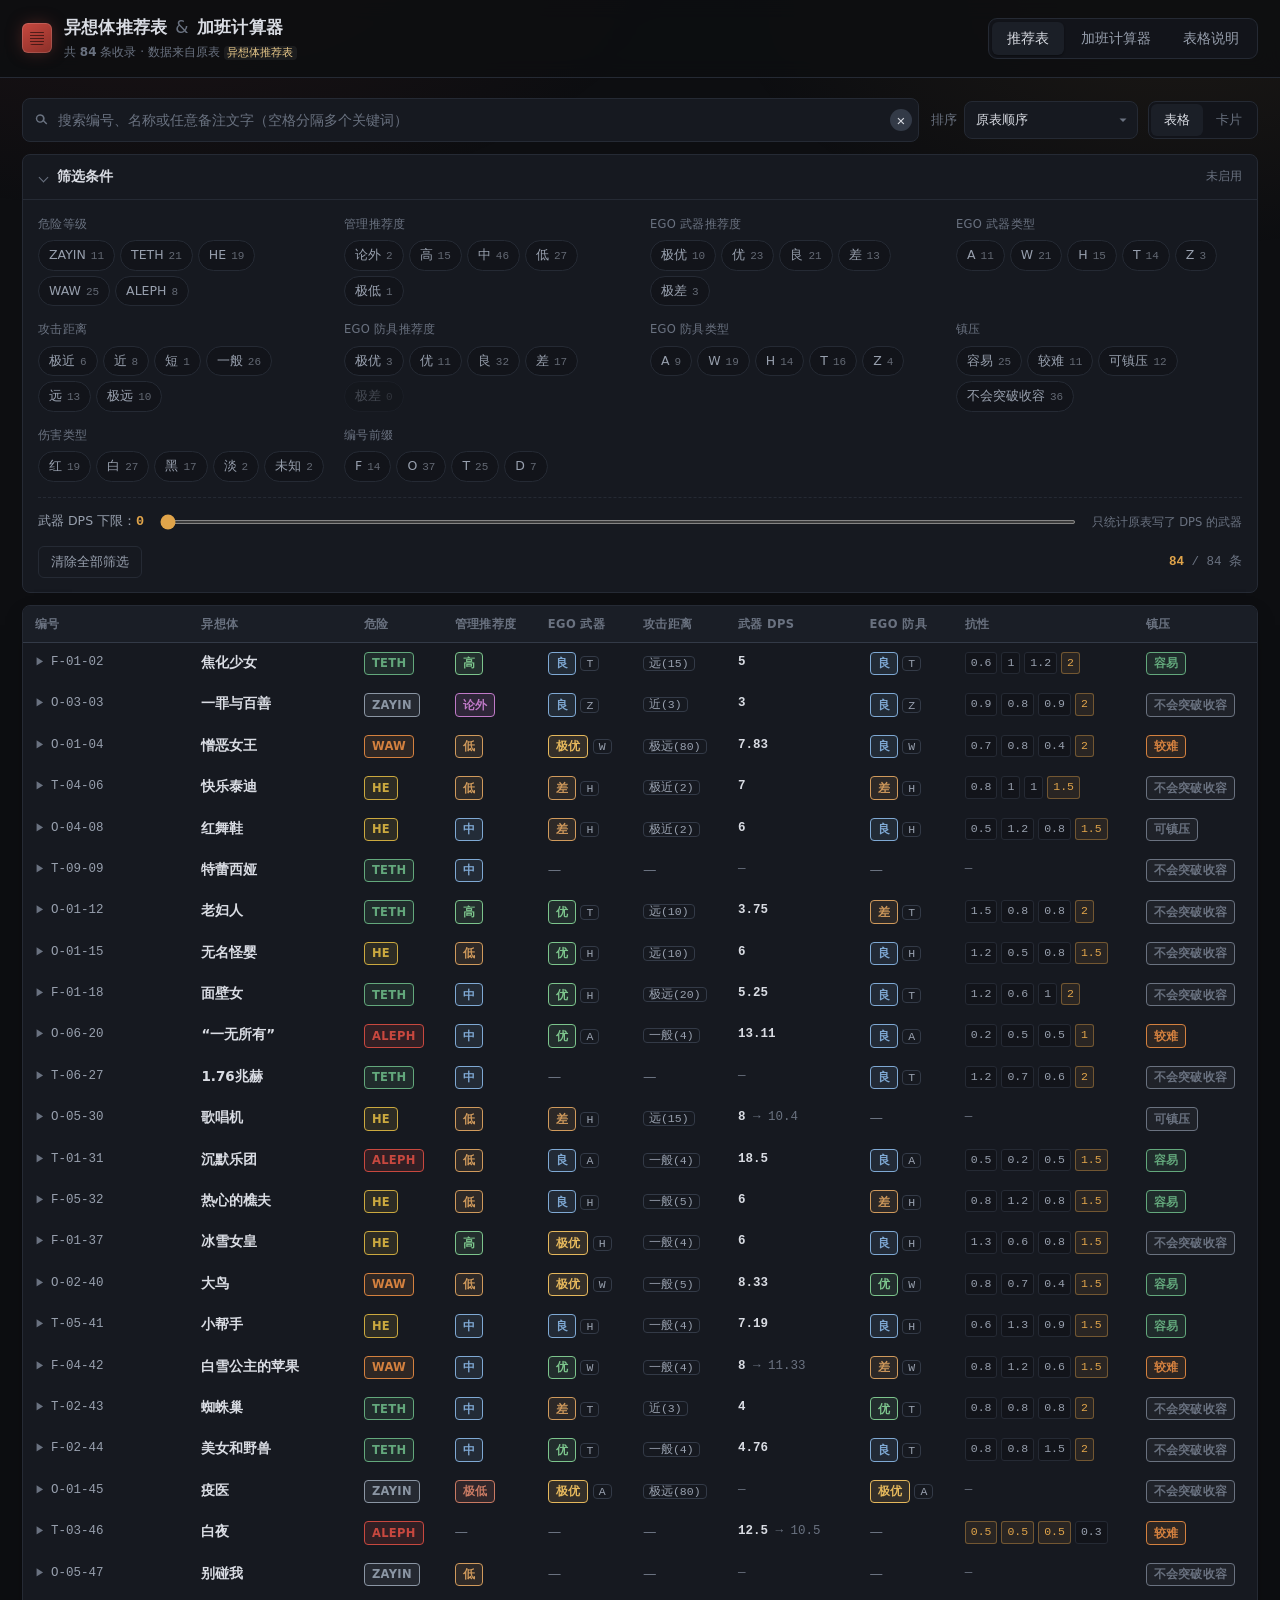
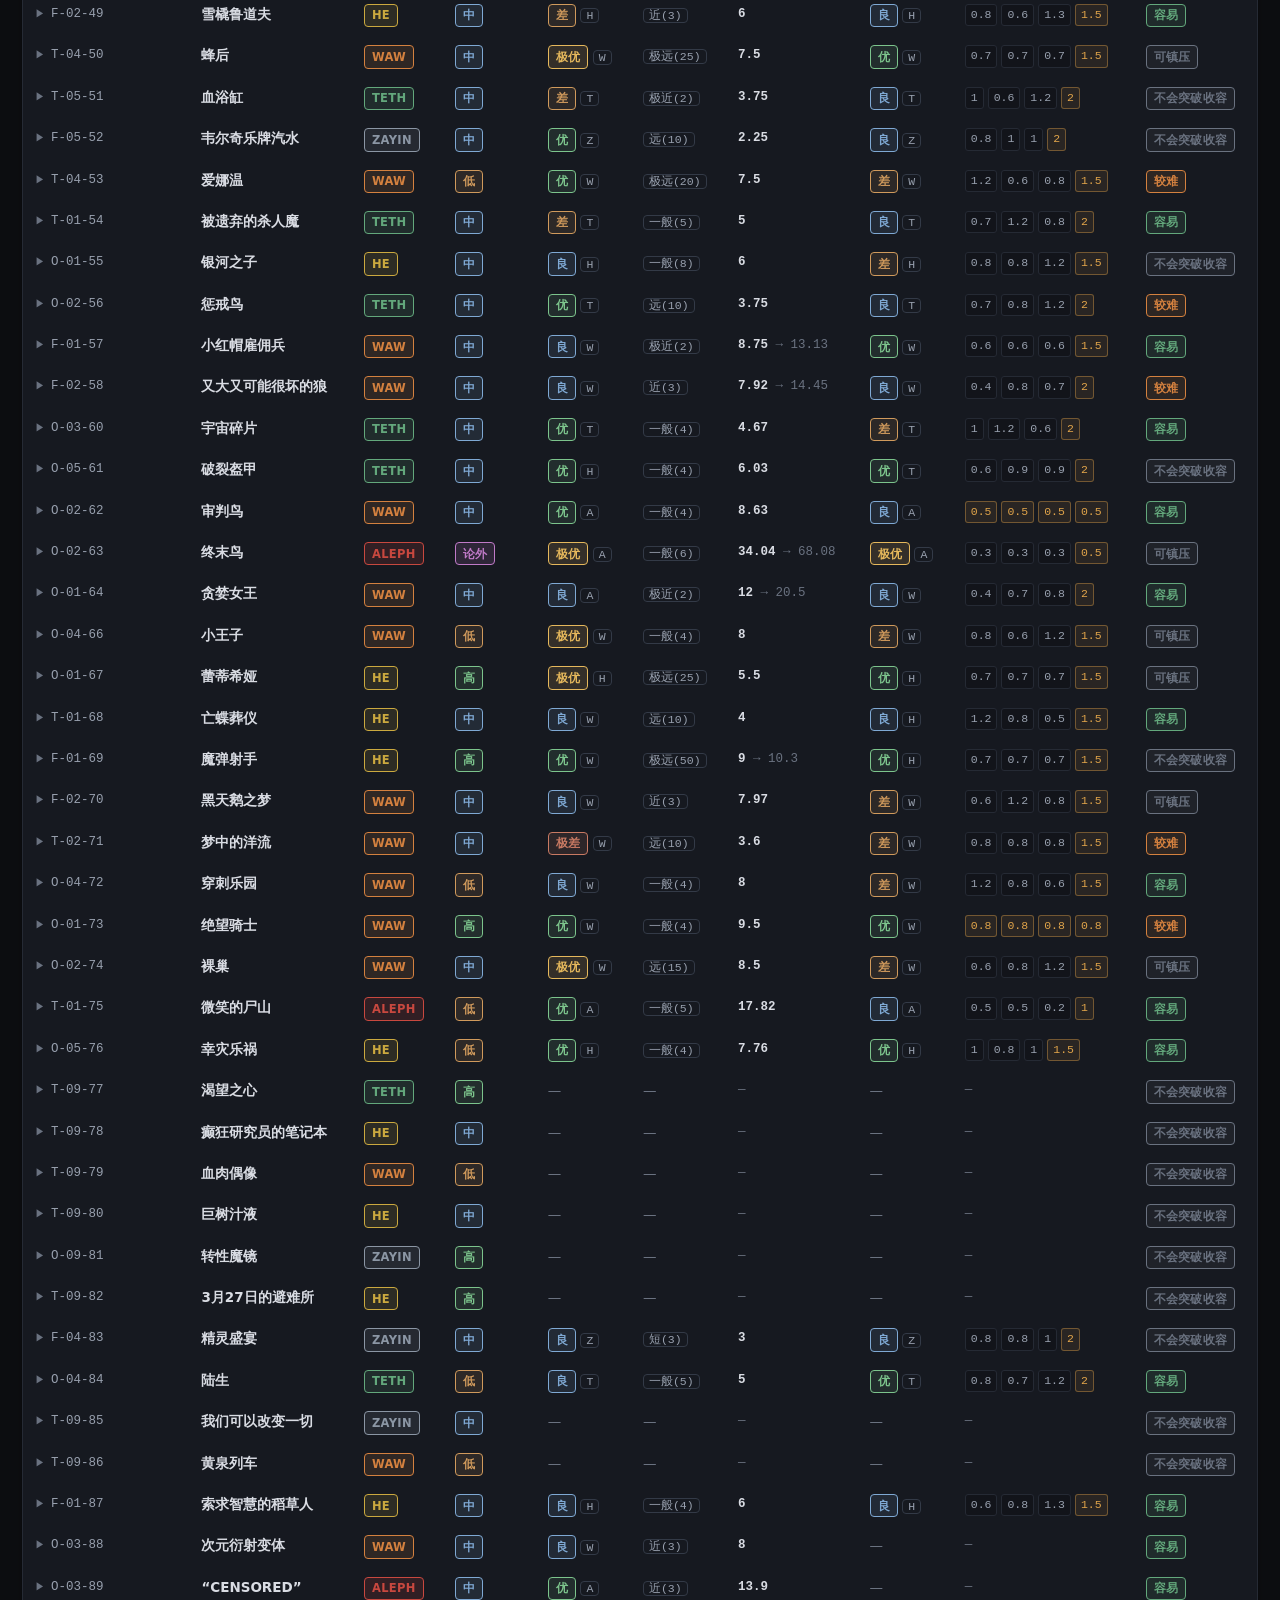
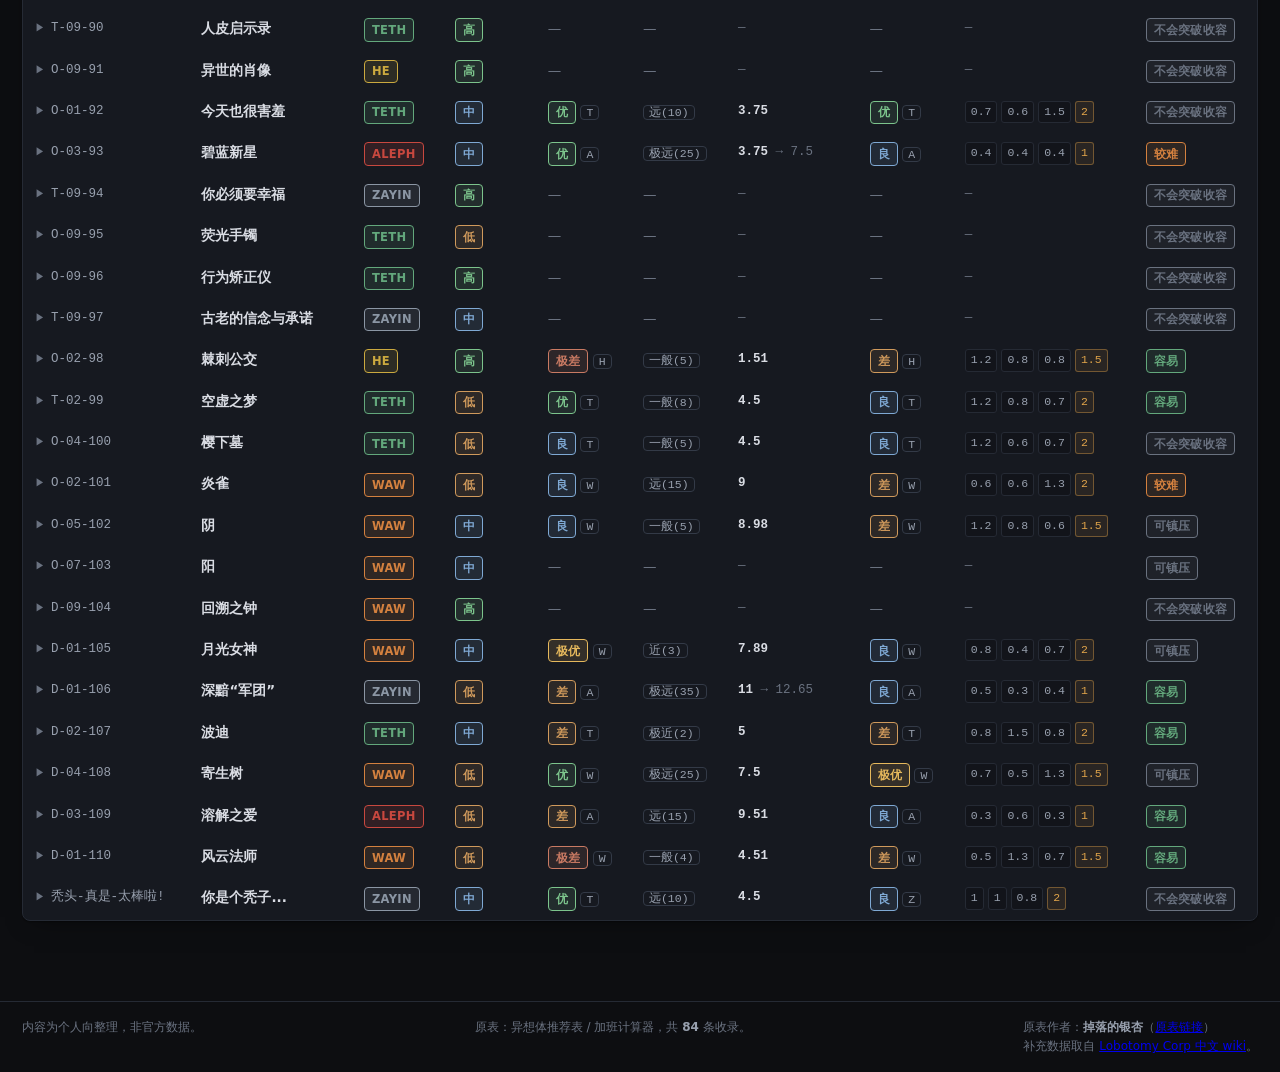
==== site/index.html @ 9f2a9c80 "异想体推荐表转静态站点：xlsx 解析 + wiki 补充数据 + 生成流程" ====
<!DOCTYPE html>
<html lang="zh-CN">
<head>
<meta charset="utf-8">
<meta name="viewport" content="width=device-width, initial-scale=1">
<title>脑叶公司 · 异想体推荐表 & 加班计算器</title>
<meta name="description" content="异想体收录与工作推荐表，支持搜索与多维筛选；含员工工作属性加成估算器。">
<link rel="stylesheet" href="styles.css">
</head>
<body>

<header class="top">
  <div class="top-inner">
    <div class="brand">
      <div class="brand-mark" aria-hidden="true"></div>
      <div class="brand-text">
        <h1>异想体推荐表 <span class="amp">&amp;</span> 加班计算器</h1>
        <p class="sub" id="brandSub">共 — 条收录 · 数据来自原表 <code>异想体推荐表</code></p>
      </div>
    </div>
    <nav class="tabs" role="tablist">
      <button class="tab is-on" data-view="list" role="tab">推荐表</button>
      <button class="tab" data-view="calc" role="tab">加班计算器</button>
      <button class="tab" data-view="help" role="tab">表格说明</button>
    </nav>
  </div>
</header>

<main>

<!-- ============================================================ 推荐表 -->
<section class="view is-on" id="view-list">

  <div class="toolbar">
    <div class="search-wrap">
      <svg class="ico" viewBox="0 0 24 24" aria-hidden="true"><path d="M10 4a6 6 0 104.47 9.97l4.26 4.26 1.41-1.41-4.26-4.26A6 6 0 0010 4zm0 2a4 4 0 110 8 4 4 0 010-8z"/></svg>
      <input id="q" type="search" autocomplete="off" placeholder="搜索编号、名称或任意备注文字（空格分隔多个关键词）">
      <button class="clear-x" id="qClear" type="button" aria-label="清空搜索" hidden>&times;</button>
    </div>
    <div class="tool-right">
      <label class="sel">
        <span>排序</span>
        <select id="sort">
          <option value="row">原表顺序</option>
          <option value="mgmt">管理推荐度 高→低</option>
          <option value="wgrade">武器推荐度 极优→极差</option>
          <option value="dps">武器 DPS 高→低</option>
          <option value="range">攻击距离 远→近</option>
          <option value="id">编号</option>
        </select>
      </label>
      <div class="seg" role="group" aria-label="显示方式">
        <button class="seg-b is-on" data-view-mode="table">表格</button>
        <button class="seg-b" data-view-mode="card">卡片</button>
      </div>
    </div>
  </div>

  <details class="filters" id="filterPanel" open>
    <summary>
      <span>筛选条件</span>
      <span class="f-count" id="fCount">未启用</span>
    </summary>
    <div class="f-body">
      <div class="f-grid" id="fGrid"></div>
      <div class="f-range">
        <label for="dpsMin">武器 DPS 下限：<b id="dpsMinVal">0</b></label>
        <input type="range" id="dpsMin" min="0" max="35" step="1" value="0">
        <span class="hint">只统计原表写了 DPS 的武器</span>
      </div>
      <div class="f-foot">
        <button class="btn-ghost" id="clearAll" type="button">清除全部筛选</button>
        <span class="f-stat" id="stat">— / — 条</span>
      </div>
    </div>
  </details>

  <div class="active-chips" id="chips"></div>

  <div id="result"></div>

  <div class="empty" id="empty" hidden>
    <p class="empty-t">没有符合条件的异想体</p>
    <p class="empty-s">试着放宽筛选，或清空搜索关键词。</p>
  </div>
</section>

<!-- ======================================================= 加班计算器 -->
<section class="view" id="view-calc">
  <div class="calc-grid">

    <div class="panel">
      <h2 class="p-h">输入区</h2>

      <label class="switch">
        <input type="checkbox" id="tech" checked>
        <span class="sw-track"><span class="sw-dot"></span></span>
        <span class="sw-txt">培训部科技<b>「普及培训手册」</b></span>
      </label>

      <div class="fld">
        <label for="qual">员工品质</label>
        <select id="qual"></select>
      </div>

      <div class="fld">
        <label for="lvl">工作异想体等级</label>
        <select id="lvl"></select>
      </div>

      <div class="fld">
        <label for="target">想提升的属性点数</label>
        <select id="target"></select>
      </div>

      <p class="note-warn" id="techNote"></p>
    </div>

    <div class="panel">
      <h2 class="p-h">输出区</h2>
      <div class="formula" id="formula"></div>
      <div class="results">
        <div class="res">
          <div class="res-k">单次工作期望属性加成</div>
          <div class="res-v" id="rPer">—</div>
        </div>
        <div class="res res-hi">
          <div class="res-k" id="rCntK">提升 20 点属性需要工作</div>
          <div class="res-v" id="rCnt">—</div>
          <div class="res-u">次</div>
        </div>
      </div>
      <p class="note" id="calcNote"></p>
    </div>

    <div class="panel panel-wide">
      <h2 class="p-h">工作系数表<span class="p-h-sub">原表 <code>加班计算器</code> 工作表第 26–30 行，C–G 列；当前取值已高亮</span></h2>
      <div class="mx-wrap"><table class="mx" id="mx"></table></div>
      <p class="note">
        原表用 <code>INDIRECT(ADDRESS(品质序号+25, 等级序号+2))</code> 从这张表取「工作系数」，
        因此品质与等级都只取序号，轴向固定为：行＝员工品质 Ⅰ→Ⅴ，列＝异想体等级 ZAYIN→ALEPH。
      </p>
    </div>

  </div>
</section>

<!-- ======================================================= 表格说明 -->
<section class="view" id="view-help">
  <div class="help">
    <div class="panel">
      <h2 class="p-h">字段说明</h2>
      <div class="tbl-wrap">
        <table class="doc">
          <thead><tr><th>页面字段</th><th>原表位置</th><th>说明</th></tr></thead>
          <tbody id="docBody"></tbody>
        </table>
      </div>
    </div>

    <div class="panel" id="legendPanel">
      <h2 class="p-h">推荐度标准<span class="p-h-sub">原表第 2 行三个单元格的批注原文</span></h2>
      <div class="legend" id="legend"></div>
    </div>

    <div class="panel">
      <h2 class="p-h">加班计算器使用须知<span class="p-h-sub">原表 <code>加班计算器</code> 工作表 B2 原文</span></h2>
      <div class="notice" id="notice"></div>
    </div>
  </div>
</section>

</main>

<footer class="foot">
  <span>内容为个人向整理，非官方数据。</span>
  <span>原表：异想体推荐表 / 加班计算器，共 <b id="footCount">—</b> 条收录。</span>
  <span>原表作者：<b id="footAuthor">—</b>（<a id="footSheet" href="#" target="_blank" rel="noopener">原表链接</a>）<br>
    补充数据取自 <a id="footWiki" href="#" target="_blank" rel="noopener">Lobotomy Corp 中文 wiki</a>。</span>
</footer>

<script src="data.js"></script>
<script src="app.js"></script>
</body>
</html>
---- site/styles.css ----
/* ============================================================ 基础 */
:root{
  --bg:#0d0e11;
  --bg2:#12141a;
  --panel:#161920;
  --panel2:#1b1f27;
  --line:#252a34;
  --line2:#333a47;
  --fg:#d9dce3;
  --dim:#98a0ae;
  --mute:#6a7280;
  --amber:#e0a44a;
  --red:#c8483f;
  --blue:#6d9bd8;

  --zayin:#8b96a4; --teth:#63a87c; --he:#cba93f; --waw:#d4813f; --aleph:#c8483f;

  --g-ex:#e5b85c; --g-g:#7cc48c; --g-l:#7fa9d4; --g-d:#d09a5c; --g-x:#c97a63;
  --m-out:#c07ac8; --m-hi:#7cc48c; --m-mid:#7fa9d4; --m-lo:#d09a5c; --m-ex:#c97a63;

  --r:8px;
  --shadow:0 1px 2px rgba(0,0,0,.4),0 8px 24px -12px rgba(0,0,0,.6);
  --mono:ui-monospace,SFMono-Regular,"Cascadia Mono",Consolas,"Liberation Mono",monospace;
}

*{box-sizing:border-box}
html{-webkit-text-size-adjust:100%}
body{
  margin:0;
  background:var(--bg);
  color:var(--fg);
  font:15px/1.6 "PingFang SC","Hiragino Sans GB","Microsoft YaHei","Noto Sans SC",system-ui,-apple-system,sans-serif;
  font-feature-settings:"tnum";
  -webkit-font-smoothing:antialiased;
}
body::before{
  content:"";position:fixed;inset:0;pointer-events:none;z-index:0;
  background:
    radial-gradient(900px 480px at 12% -8%,rgba(200,72,63,.09),transparent 60%),
    radial-gradient(760px 420px at 92% 0%,rgba(224,164,74,.07),transparent 60%);
}
main,header,footer{position:relative;z-index:1}
h1,h2{margin:0;font-weight:650}
code{font-family:var(--mono);font-size:.92em;background:rgba(255,255,255,.06);padding:.1em .35em;border-radius:4px;color:#e8c98a}
b{font-weight:650}

/* ============================================================ 顶栏 */
.top{border-bottom:1px solid var(--line);background:rgba(13,14,17,.86);backdrop-filter:blur(10px);position:sticky;top:0;z-index:20}
.top-inner{max-width:1400px;margin:0 auto;padding:14px 22px;display:flex;align-items:center;gap:24px;flex-wrap:wrap}
.brand{display:flex;align-items:center;gap:12px;min-width:0}
.brand-mark{
  width:30px;height:30px;flex:none;border-radius:6px;
  background:linear-gradient(150deg,#c8483f,#8a2f28);
  box-shadow:inset 0 0 0 1px rgba(255,255,255,.14),0 0 18px -4px rgba(200,72,63,.55);
  position:relative;
}
.brand-mark::after{
  content:"";position:absolute;inset:8px;border-radius:2px;
  background:repeating-linear-gradient(0deg,rgba(0,0,0,.55) 0 1px,transparent 1px 3px);
}
.brand-text{min-width:0}
.brand h1{font-size:17px;letter-spacing:.2px;white-space:nowrap}
.brand h1 .amp{color:var(--mute);font-weight:400;margin:0 2px}
.sub{margin:2px 0 0;font-size:12px;color:var(--mute);white-space:nowrap;overflow:hidden;text-overflow:ellipsis}

.tabs{display:flex;gap:2px;margin-left:auto;background:var(--bg2);padding:3px;border-radius:9px;border:1px solid var(--line)}
.tab{
  appearance:none;border:0;background:transparent;color:var(--dim);
  font:inherit;font-size:13.5px;padding:6px 15px;border-radius:6px;cursor:pointer;
  transition:background .14s,color .14s;
}
.tab:hover{color:var(--fg)}
.tab.is-on{background:var(--panel2);color:var(--fg);box-shadow:0 1px 2px rgba(0,0,0,.4)}

/* ============================================================ 版心 */
main{max-width:1400px;margin:0 auto;padding:20px 22px 60px}
.view{display:none;animation:fade .18s ease}
.view.is-on{display:block}
@keyframes fade{from{opacity:0;transform:translateY(4px)}to{opacity:1;transform:none}}

/* ============================================================ 工具条 */
.toolbar{display:flex;gap:12px;align-items:center;flex-wrap:wrap;margin-bottom:12px}
.search-wrap{position:relative;flex:1 1 340px;min-width:0}
.search-wrap .ico{position:absolute;left:11px;top:50%;transform:translateY(-50%);width:17px;height:17px;fill:var(--mute);pointer-events:none}
#q{
  width:100%;padding:10px 34px 10px 35px;border-radius:var(--r);
  background:var(--panel);border:1px solid var(--line);color:var(--fg);
  font:inherit;font-size:14px;outline:none;transition:border-color .15s,box-shadow .15s;
}
#q::placeholder{color:var(--mute)}
#q:focus{border-color:#3d4553;box-shadow:0 0 0 3px rgba(224,164,74,.1)}
#q::-webkit-search-cancel-button{display:none}
.clear-x{
  position:absolute;right:7px;top:50%;transform:translateY(-50%);
  width:22px;height:22px;border:0;border-radius:50%;background:var(--line2);color:var(--fg);
  font-size:15px;line-height:1;cursor:pointer;display:grid;place-items:center;
}
.clear-x:hover{background:#414a59}

.tool-right{display:flex;gap:10px;align-items:center}
.sel{display:flex;align-items:center;gap:7px;font-size:12.5px;color:var(--mute)}
.sel select{
  appearance:none;background:var(--panel) url("data:image/svg+xml;charset=utf8,%3Csvg xmlns='http://www.w3.org/2000/svg' viewBox='0 0 12 12'%3E%3Cpath fill='%236a7280' d='M2.5 4.5L6 8l3.5-3.5z'/%3E%3C/svg%3E") no-repeat right 8px center/12px;
  border:1px solid var(--line);color:var(--fg);font:inherit;font-size:13px;
  padding:8px 28px 8px 11px;border-radius:var(--r);cursor:pointer;outline:none;
}
.sel select:focus{border-color:#3d4553}
.seg{display:flex;background:var(--bg2);border:1px solid var(--line);border-radius:var(--r);padding:2px}
.seg-b{
  appearance:none;border:0;background:transparent;color:var(--mute);
  font:inherit;font-size:12.5px;padding:6px 13px;border-radius:6px;cursor:pointer;
}
.seg-b.is-on{background:var(--panel2);color:var(--fg)}

/* ============================================================ 筛选 */
.filters{border:1px solid var(--line);border-radius:var(--r);background:var(--panel);margin-bottom:12px}
.filters>summary{
  cursor:pointer;padding:11px 15px;display:flex;align-items:center;gap:10px;
  font-size:13.5px;font-weight:600;list-style:none;user-select:none;
}
.filters>summary::-webkit-details-marker{display:none}
.filters>summary::before{
  content:"";width:6px;height:6px;border-right:1.5px solid var(--mute);border-bottom:1.5px solid var(--mute);
  transform:rotate(-45deg);transition:transform .18s;margin-left:2px;
}
.filters[open]>summary::before{transform:rotate(45deg)}
.f-count{margin-left:auto;font-size:12px;font-weight:400;color:var(--mute)}
.f-count.on{color:var(--amber)}
.f-body{padding:2px 15px 14px;border-top:1px solid var(--line)}
.f-grid{display:grid;grid-template-columns:repeat(auto-fill,minmax(258px,1fr));gap:14px 20px;padding-top:13px}
.fg-t{font-size:11.5px;color:var(--mute);margin-bottom:7px;letter-spacing:.3px}
.chips{display:flex;flex-wrap:wrap;gap:5px}
.chip{
  appearance:none;cursor:pointer;font:inherit;font-size:12.5px;
  padding:4px 10px;border-radius:20px;
  background:var(--bg2);border:1px solid var(--line);color:var(--dim);
  transition:background .13s,border-color .13s,color .13s;
}
.chip:hover{border-color:var(--line2);color:var(--fg)}
.chip .n{font-family:var(--mono);font-size:11px;opacity:.6;margin-left:5px}
.chip.on{background:rgba(224,164,74,.13);border-color:rgba(224,164,74,.5);color:#f0c37c}
.chip.on .n{opacity:.85}

.f-range{display:flex;align-items:center;gap:14px;margin-top:15px;padding-top:13px;border-top:1px dashed var(--line);flex-wrap:wrap}
.f-range label{font-size:12.5px;color:var(--dim);white-space:nowrap}
.f-range b{font-family:var(--mono);color:var(--amber);font-size:13.5px}
.f-range input[type=range]{flex:1 1 200px;min-width:160px;accent-color:var(--amber);height:4px;cursor:pointer}
.hint{font-size:11.5px;color:var(--mute)}

.f-foot{display:flex;align-items:center;gap:14px;margin-top:13px}
.btn-ghost{
  appearance:none;background:transparent;border:1px solid var(--line);color:var(--dim);
  font:inherit;font-size:12.5px;padding:5px 12px;border-radius:6px;cursor:pointer;
}
.btn-ghost:hover{border-color:var(--red);color:#e0857e}
.f-stat{margin-left:auto;font-family:var(--mono);font-size:12.5px;color:var(--mute)}
.f-stat b{color:var(--amber)}

/* 已选条件条 */
.active-chips{display:flex;flex-wrap:wrap;gap:6px;margin-bottom:12px}
.active-chips:empty{display:none}
.tag{
  display:inline-flex;align-items:center;gap:6px;font-size:12px;
  background:rgba(224,164,74,.11);border:1px solid rgba(224,164,74,.34);
  color:#f0c37c;padding:3px 6px 3px 10px;border-radius:20px;
}
.tag b{font-weight:500;opacity:.65}
.tag button{
  appearance:none;border:0;background:transparent;color:inherit;cursor:pointer;
  font-size:14px;line-height:1;padding:0 2px;opacity:.7;
}
.tag button:hover{opacity:1}

/* ============================================================ 表格 */
.tbl-wrap{
  border:1px solid var(--line);border-radius:var(--r);background:var(--panel);
  overflow:auto;box-shadow:var(--shadow);
}
table.grid{border-collapse:separate;border-spacing:0;width:100%;font-size:13.5px}
table.grid th,table.grid td{padding:9px 12px;text-align:left;vertical-align:top;white-space:nowrap}
table.grid thead th{
  position:sticky;top:0;z-index:5;background:#1a1e26;
  font-size:11.5px;font-weight:600;color:var(--mute);letter-spacing:.4px;
  border-bottom:1px solid var(--line2);cursor:pointer;user-select:none;
}
table.grid thead th:hover{color:var(--fg)}
table.grid thead th.sorted{color:var(--amber)}
table.grid tbody tr.row{border-bottom:1px solid var(--line);cursor:pointer;transition:background .12s}
table.grid tbody tr.row:hover{background:rgba(255,255,255,.028)}
table.grid tbody tr.row.open{background:rgba(224,164,74,.06)}
td.c-id,td.c-dps,td.c-res{font-family:var(--mono);font-size:12.5px;color:var(--dim)}
td.c-name{font-weight:600;white-space:normal;min-width:120px}
td.c-dps b{color:var(--fg)}
.caret{display:inline-block;margin-right:6px;color:var(--mute);font-size:10px;transition:transform .16s}
tr.open .caret{transform:rotate(90deg);color:var(--amber)}

tr.detail>td{padding:0;background:#12151b;border-bottom:1px solid var(--line)}
.dwrap{display:grid;grid-template-columns:repeat(auto-fit,minmax(238px,1fr));gap:0;padding:14px 16px}
.dcell{padding:2px 16px 12px 0}
.dk{font-size:11px;color:var(--mute);letter-spacing:.4px;margin-bottom:4px;display:flex;align-items:center;gap:6px}
.dv{font-size:12.5px;color:#b9bfca;white-space:pre-wrap;word-break:break-word;line-height:1.65}
.dv em{font-style:normal;color:var(--amber);font-family:var(--mono)}
.dnone{color:var(--mute)}

/* wiki 补充块 */
.dwiki{border-top:1px dashed var(--line);padding:13px 16px 15px;background:rgba(109,155,216,.035)}
.dwiki-h{
  font-size:11.5px;color:#8fb4e0;letter-spacing:.4px;margin-bottom:10px;
  display:flex;align-items:center;gap:10px;
}
.wk-link{color:#8fb4e0;text-decoration:none;font-size:11.5px;border-bottom:1px dotted rgba(143,180,224,.5)}
.wk-link:hover{color:#b6d1f0;border-bottom-style:solid}
.dwiki-b{display:grid;grid-template-columns:repeat(auto-fill,minmax(288px,1fr));gap:9px 22px}
.wk-kv{display:flex;gap:10px;align-items:baseline;font-size:12.5px;min-width:0}
.wk-wide{grid-column:1/-1}
.wk-k{color:var(--mute);font-size:11.5px;flex:0 0 84px;text-align:right}
.wk-v{color:#b9bfca;min-width:0;line-height:1.6}
.wk-v b{color:var(--fg)}

table.wk-traits{border-collapse:collapse;font-size:11.5px;margin:2px 0 4px}
table.wk-traits th,table.wk-traits td{
  border:1px solid var(--line);padding:2px 8px;text-align:center;
  background:var(--bg2);color:var(--dim);font-weight:400;white-space:nowrap;
}
table.wk-traits thead th{background:#1a1e26;color:var(--mute)}
table.wk-traits tbody th{background:#1a1e26;color:var(--mute);text-align:center}
table.wk-traits td em{display:block;font-style:normal;font-size:10px;color:var(--mute);margin-top:1px}

/* 徽标 */
.bdg{
  display:inline-block;padding:1.5px 7px;border-radius:4px;
  font-size:11.5px;font-weight:600;letter-spacing:.3px;white-space:nowrap;
  border:1px solid currentColor;
}
.bdg.solid{color:#10121a;border:0}
.d-ZAYIN{color:var(--zayin);background:rgba(139,150,164,.13)}
.d-TETH{color:var(--teth);background:rgba(99,168,124,.13)}
.d-HE{color:var(--he);background:rgba(203,169,63,.13)}
.d-WAW{color:var(--waw);background:rgba(212,129,63,.13)}
.d-ALEPH{color:var(--aleph);background:rgba(200,72,63,.15)}
.m-论外{color:var(--m-out);background:rgba(192,122,200,.14)}
.m-高{color:var(--m-hi);background:rgba(124,196,140,.13)}
.m-中{color:var(--m-mid);background:rgba(127,169,212,.13)}
.m-低{color:var(--m-lo);background:rgba(208,154,92,.13)}
.m-极低{color:var(--m-ex);background:rgba(201,122,99,.14)}
.w-极优{color:var(--g-ex);background:rgba(229,184,92,.14)}
.w-优{color:var(--g-g);background:rgba(124,196,140,.12)}
.w-良{color:var(--g-l);background:rgba(127,169,212,.12)}
.w-差{color:var(--g-d);background:rgba(208,154,92,.12)}
.w-极差{color:var(--g-x);background:rgba(201,122,99,.13)}
.s-容易{color:var(--teth);background:rgba(99,168,124,.12)}
.s-较难{color:var(--waw);background:rgba(212,129,63,.12)}
.s-未填{color:var(--mute);background:rgba(255,255,255,.04)}
.dim{color:var(--mute)}
.rng{font-family:var(--mono);font-size:11.5px;color:var(--dim);border:1px solid var(--line2);border-radius:4px;padding:0 5px}
.res4{display:flex;gap:4px}
.res4 span{
  font-family:var(--mono);font-size:11.5px;padding:1px 5px;border-radius:3px;
  background:var(--bg2);border:1px solid var(--line);color:var(--dim);
}
.res4 span.max{color:var(--amber);border-color:rgba(224,164,74,.4);background:rgba(224,164,74,.09)}

/* ============================================================ 卡片 */
.cards{display:grid;grid-template-columns:repeat(auto-fill,minmax(316px,1fr));gap:12px}
.card{
  background:var(--panel);border:1px solid var(--line);border-radius:var(--r);
  padding:14px 15px;box-shadow:var(--shadow);
}
.card-h{display:flex;align-items:baseline;gap:9px;margin-bottom:9px}
.card-h .cid{font-family:var(--mono);font-size:11.5px;color:var(--mute)}
.card-h h3{margin:0;font-size:15px;font-weight:650;flex:1;min-width:0}
.card-tags{display:flex;flex-wrap:wrap;gap:5px;margin-bottom:11px}
.card-rows{display:grid;gap:7px;padding-top:10px;border-top:1px dashed var(--line)}
.crow{display:grid;grid-template-columns:74px 1fr;gap:9px;align-items:baseline;font-size:12.5px}
.ck{color:var(--mute);font-size:11.5px}
.cv{color:#b9bfca;white-space:pre-wrap;word-break:break-word;line-height:1.6}
.cv.notes{color:var(--mute);font-size:12px}
.cv b{color:var(--fg)}
.mark{background:rgba(224,164,74,.24);color:#f5cd8b;border-radius:2px;padding:0 1px}

/* ============================================================ 空态 */
.empty{text-align:center;padding:64px 20px;border:1px dashed var(--line2);border-radius:var(--r);background:var(--panel)}
.empty-t{margin:0;font-size:15px;color:var(--fg)}
.empty-s{margin:6px 0 0;font-size:13px;color:var(--mute)}

/* ============================================================ 面板 */
.panel{background:var(--panel);border:1px solid var(--line);border-radius:var(--r);padding:18px 20px;box-shadow:var(--shadow)}
.p-h{font-size:14px;margin-bottom:14px;display:flex;align-items:baseline;gap:10px;flex-wrap:wrap}
.p-h-sub{font-size:11.5px;font-weight:400;color:var(--mute)}

/* 计算器 */
.calc-grid{display:grid;grid-template-columns:repeat(auto-fit,minmax(320px,1fr));gap:14px;align-items:start}
.panel-wide{grid-column:1/-1}

.switch{display:flex;align-items:center;gap:11px;cursor:pointer;padding:11px 13px;background:var(--bg2);border:1px solid var(--line);border-radius:var(--r);margin-bottom:14px}
.switch input{position:absolute;opacity:0;pointer-events:none}
.sw-track{width:38px;height:21px;border-radius:20px;background:#333a47;position:relative;flex:none;transition:background .18s}
.sw-dot{position:absolute;top:2.5px;left:2.5px;width:16px;height:16px;border-radius:50%;background:#8b929e;transition:transform .18s,background .18s}
.switch input:checked+.sw-track{background:rgba(224,164,74,.42)}
.switch input:checked+.sw-track .sw-dot{transform:translateX(17px);background:var(--amber)}
.switch input:focus-visible+.sw-track{box-shadow:0 0 0 3px rgba(224,164,74,.18)}
.sw-txt{font-size:13px;color:var(--dim);line-height:1.45}
.sw-txt b{display:block;font-size:11.5px;color:var(--mute);font-weight:400}

.fld{margin-bottom:13px}
.fld label{display:block;font-size:12px;color:var(--mute);margin-bottom:6px}
.fld select{
  width:100%;appearance:none;background:var(--bg2) url("data:image/svg+xml;charset=utf8,%3Csvg xmlns='http://www.w3.org/2000/svg' viewBox='0 0 12 12'%3E%3Cpath fill='%236a7280' d='M2.5 4.5L6 8l3.5-3.5z'/%3E%3C/svg%3E") no-repeat right 10px center/12px;
  border:1px solid var(--line);color:var(--fg);font:inherit;font-size:14px;
  padding:9px 30px 9px 12px;border-radius:var(--r);cursor:pointer;outline:none;
}
.fld select:focus{border-color:#3d4553}
.note-warn{
  margin:0;font-size:12px;line-height:1.6;color:#c9a06a;
  background:rgba(224,164,74,.07);border:1px solid rgba(224,164,74,.2);
  border-radius:6px;padding:9px 11px;
}
.note-warn:empty{display:none}

.formula{display:flex;align-items:stretch;gap:7px;flex-wrap:wrap;margin-bottom:16px}
.fx{
  flex:1 1 108px;background:var(--bg2);border:1px solid var(--line);
  border-radius:6px;padding:9px 11px;min-width:0;
}
.fx-k{font-size:10.5px;color:var(--mute);letter-spacing:.3px;white-space:nowrap;overflow:hidden;text-overflow:ellipsis}
.fx-v{font-family:var(--mono);font-size:16px;color:var(--fg);margin-top:3px}
.fx-op{display:grid;place-items:center;color:var(--mute);font-size:15px;flex:0 0 auto}

.results{display:grid;grid-template-columns:1fr 1fr;gap:11px}
.res{background:var(--bg2);border:1px solid var(--line);border-radius:6px;padding:13px}
.res-hi{background:rgba(224,164,74,.07);border-color:rgba(224,164,74,.3)}
.res-k{font-size:11.5px;color:var(--mute);margin-bottom:5px}
.res-v{font-family:var(--mono);font-size:23px;color:var(--fg);line-height:1.15}
.res-hi .res-v{color:var(--amber)}
.res-u{font-size:12px;color:var(--mute);margin-top:3px}
.note{margin:14px 0 0;font-size:12px;color:var(--mute);line-height:1.7}

.mx-wrap{overflow-x:auto}
table.mx{border-collapse:collapse;font-family:var(--mono);font-size:12.5px}
table.mx th,table.mx td{border:1px solid var(--line);padding:8px 13px;text-align:center;white-space:nowrap}
table.mx thead th{background:#1a1e26;color:var(--mute);font-weight:600;font-size:11.5px}
table.mx tbody th{background:#1a1e26;color:var(--mute);font-weight:600;text-align:right}
table.mx td{color:var(--dim);background:var(--bg2)}
table.mx td.on{background:rgba(224,164,74,.19);color:#f5cd8b;font-weight:700;box-shadow:inset 0 0 0 1px rgba(224,164,74,.55)}
table.mx td.on-dark{background:#12151b}

/* 说明 */
.help{display:grid;grid-template-columns:repeat(auto-fit,minmax(400px,1fr));gap:14px;align-items:start}
.tbl-wrap{overflow-x:auto}
table.doc{border-collapse:collapse;width:100%;font-size:12.5px}
table.doc th,table.doc td{border-bottom:1px solid var(--line);padding:9px 11px;text-align:left;vertical-align:top}
table.doc thead th{color:var(--mute);font-size:11.5px;font-weight:600;background:#1a1e26;position:sticky;top:0}
table.doc td:first-child{white-space:nowrap;color:#e8c98a;font-weight:600}
table.doc td:nth-child(2){font-family:var(--mono);font-size:11.5px;color:var(--mute);white-space:nowrap}
table.doc td:last-child{color:var(--dim);line-height:1.65;white-space:pre-wrap}

.legend{display:grid;gap:12px}
.lg{background:var(--bg2);border:1px solid var(--line);border-radius:6px;padding:12px 14px}
.lg h4{margin:0 0 7px;font-size:12.5px;color:#e8c98a;font-weight:600}
.lg p{margin:0;font-size:12.5px;color:var(--dim);white-space:pre-wrap;line-height:1.75}
.notice{font-size:13px;color:var(--dim);white-space:pre-wrap;line-height:1.85}

.foot{
  border-top:1px solid var(--line);padding:16px 22px;margin-top:20px;
  display:flex;gap:20px;flex-wrap:wrap;justify-content:space-between;
  font-size:12px;color:var(--mute);max-width:1400px;margin-inline:auto;
}
.foot b{color:var(--dim)}

/* ============================================================ 响应式 */
@media (max-width:900px){
  .top-inner{padding:12px 16px;gap:12px}
  .tabs{margin-left:0;width:100%}
  .tab{flex:1;text-align:center;padding:7px 8px}
  main{padding:16px 16px 50px}
  .brand h1{font-size:15.5px;white-space:normal}
  .sub{white-space:normal}
  .f-grid{grid-template-columns:1fr}
  .results{grid-template-columns:1fr}
  .help{grid-template-columns:1fr}
  .w-sm-hide{display:none}
}
@media (max-width:620px){
  .tool-right{width:100%;justify-content:space-between}
  .cards{grid-template-columns:1fr}
  .dwrap{grid-template-columns:1fr}
  .res-v{font-size:20px}
}
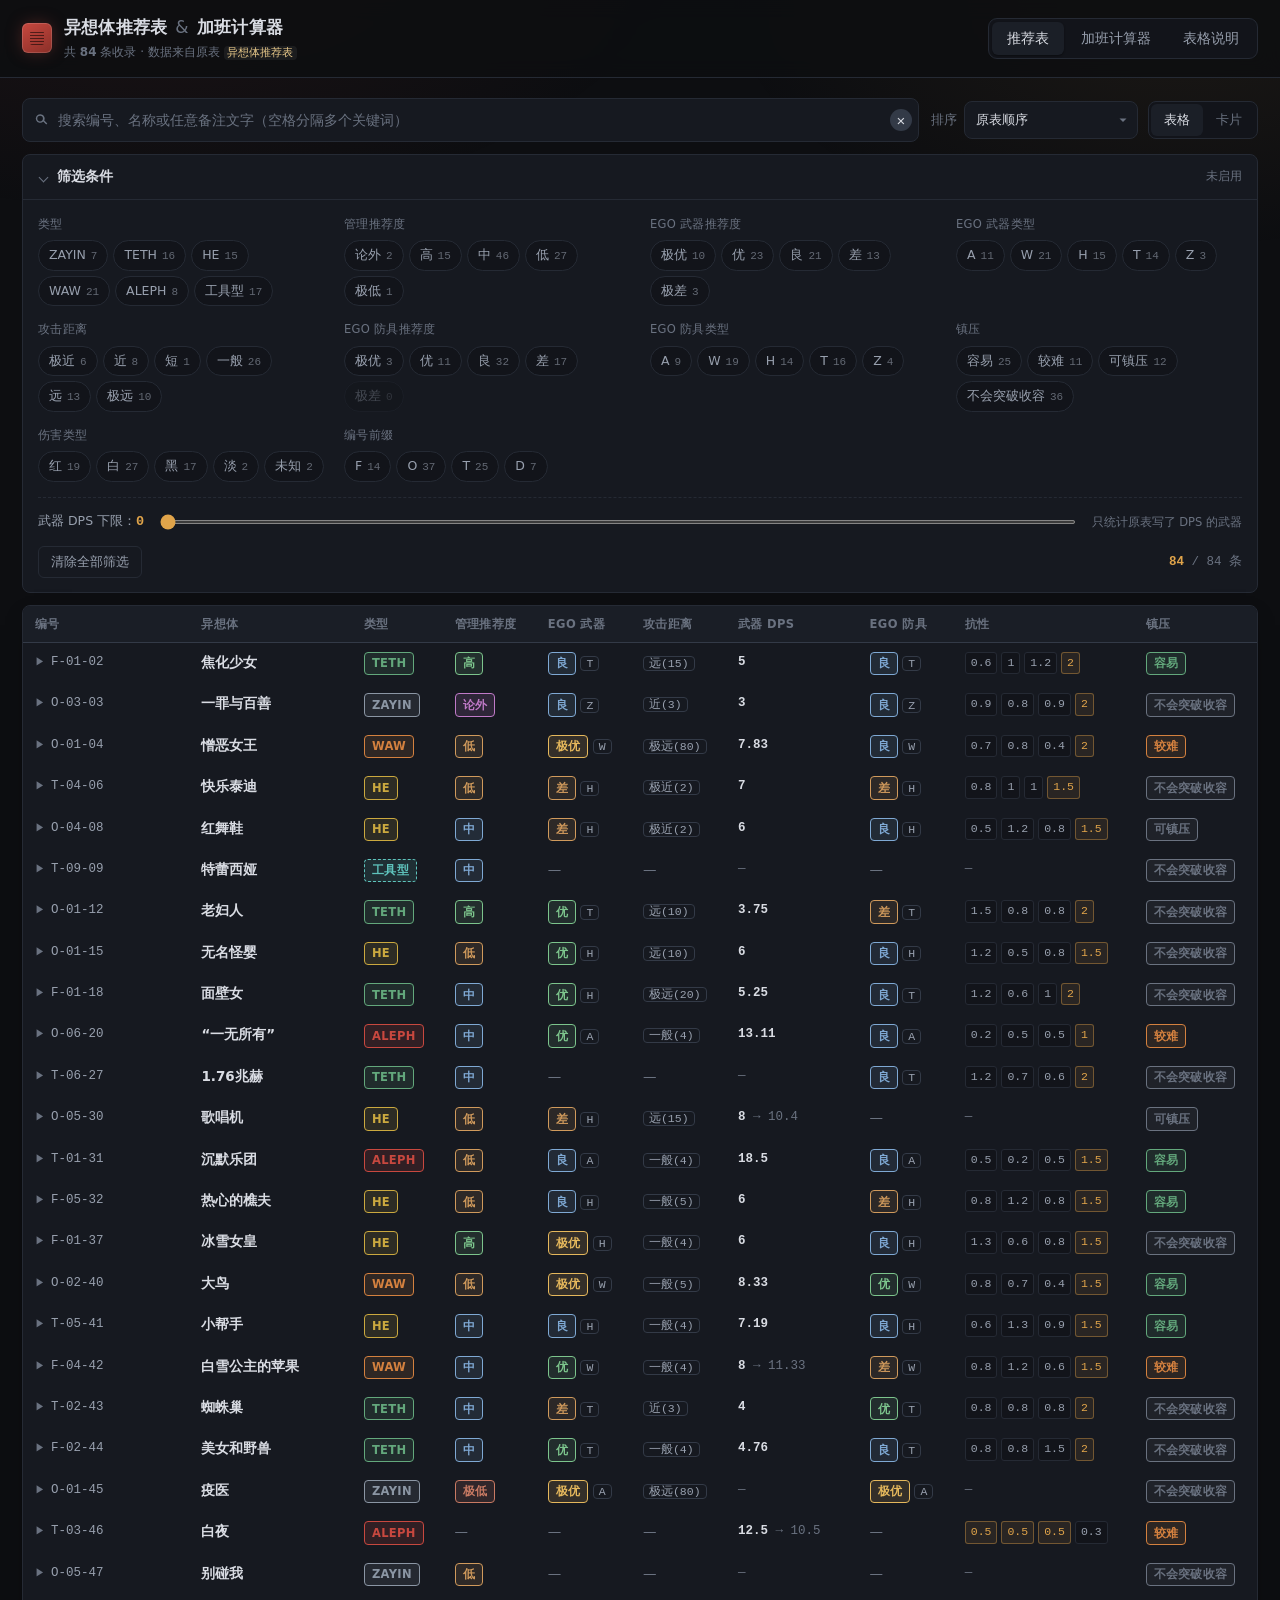
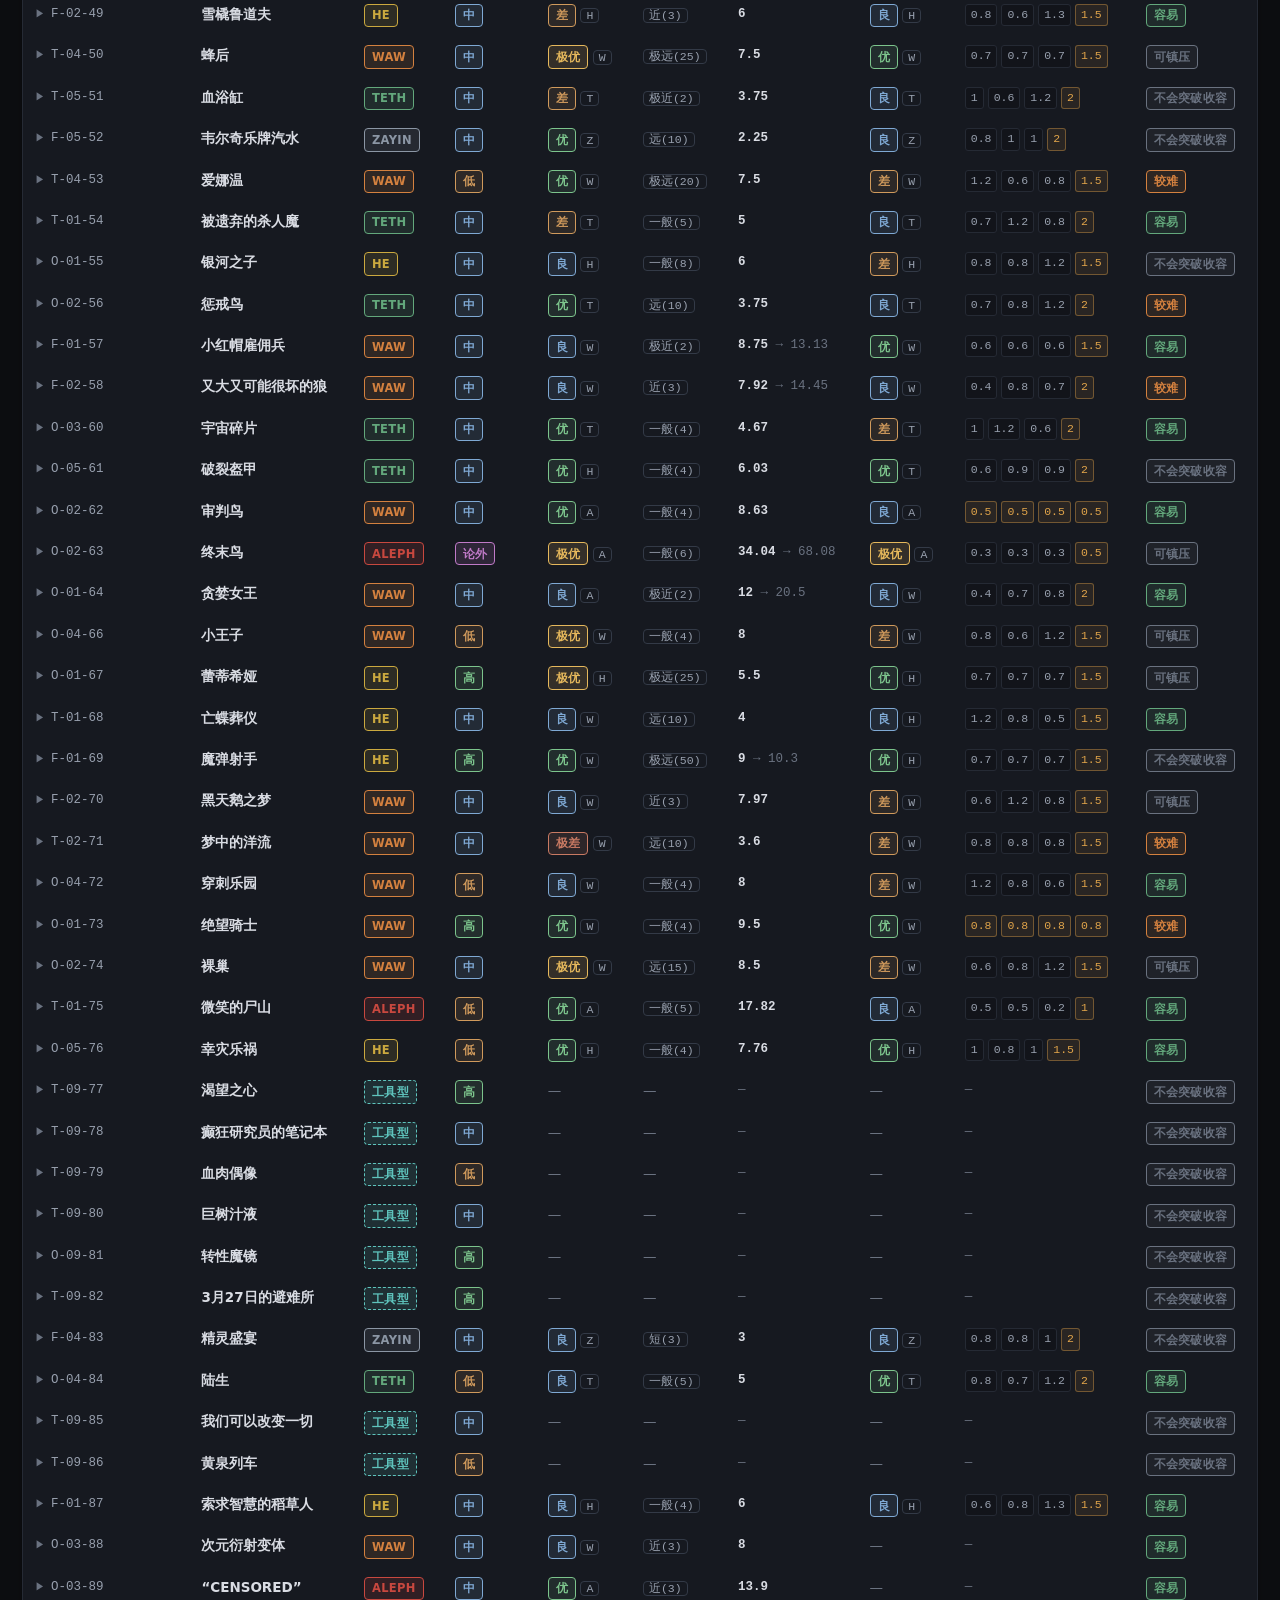
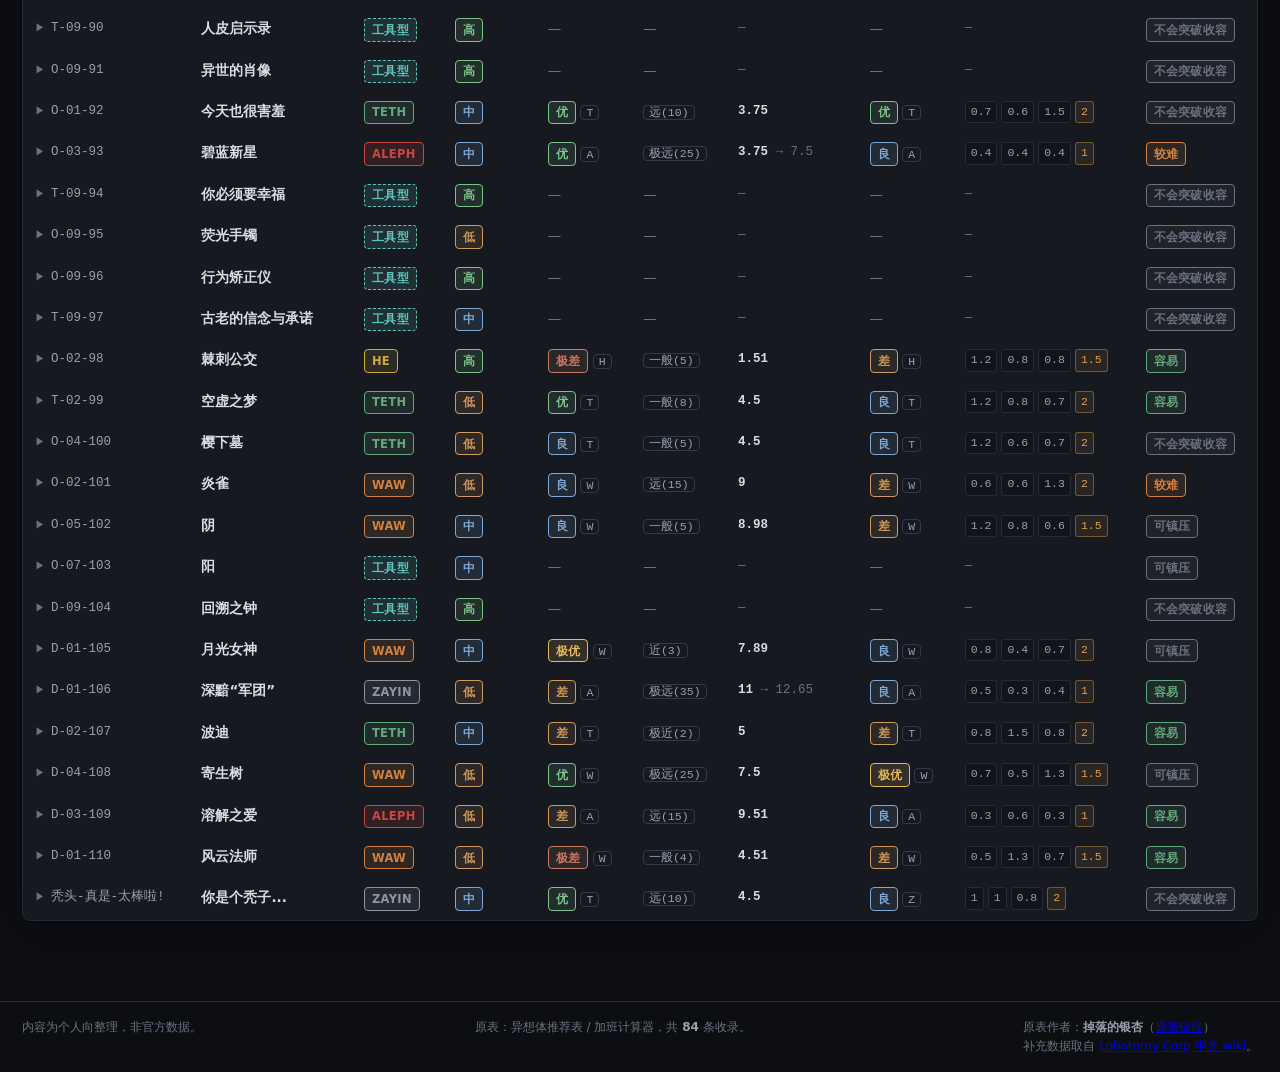
==== commit 73606936: "六类分类：工具型从危险等级中独立出来，新增 wiki 分类数据源" ====
--- a/site/index.html
+++ b/site/index.html
@@ -42,6 +42,7 @@
         <span>排序</span>
         <select id="sort">
           <option value="row">原表顺序</option>
+          <option value="type">类型 工具型→ALEPH</option>
           <option value="mgmt">管理推荐度 高→低</option>
           <option value="wgrade">武器推荐度 极优→极差</option>
           <option value="dps">武器 DPS 高→低</option>
--- a/site/styles.css
+++ b/site/styles.css
@@ -216,6 +216,7 @@
 .wk-k{color:var(--mute);font-size:11.5px;flex:0 0 84px;text-align:right}
 .wk-v{color:#b9bfca;min-width:0;line-height:1.6}
 .wk-v b{color:var(--fg)}
+.wk-pre{white-space:pre-wrap;line-height:1.7}
 
 table.wk-traits{border-collapse:collapse;font-size:11.5px;margin:2px 0 4px}
 table.wk-traits th,table.wk-traits td{
@@ -238,6 +239,7 @@
 .d-HE{color:var(--he);background:rgba(203,169,63,.13)}
 .d-WAW{color:var(--waw);background:rgba(212,129,63,.13)}
 .d-ALEPH{color:var(--aleph);background:rgba(200,72,63,.15)}
+.t-tool{color:#5fc4bd;background:rgba(95,196,189,.13);border-style:dashed}
 .m-论外{color:var(--m-out);background:rgba(192,122,200,.14)}
 .m-高{color:var(--m-hi);background:rgba(124,196,140,.13)}
 .m-中{color:var(--m-mid);background:rgba(127,169,212,.13)}
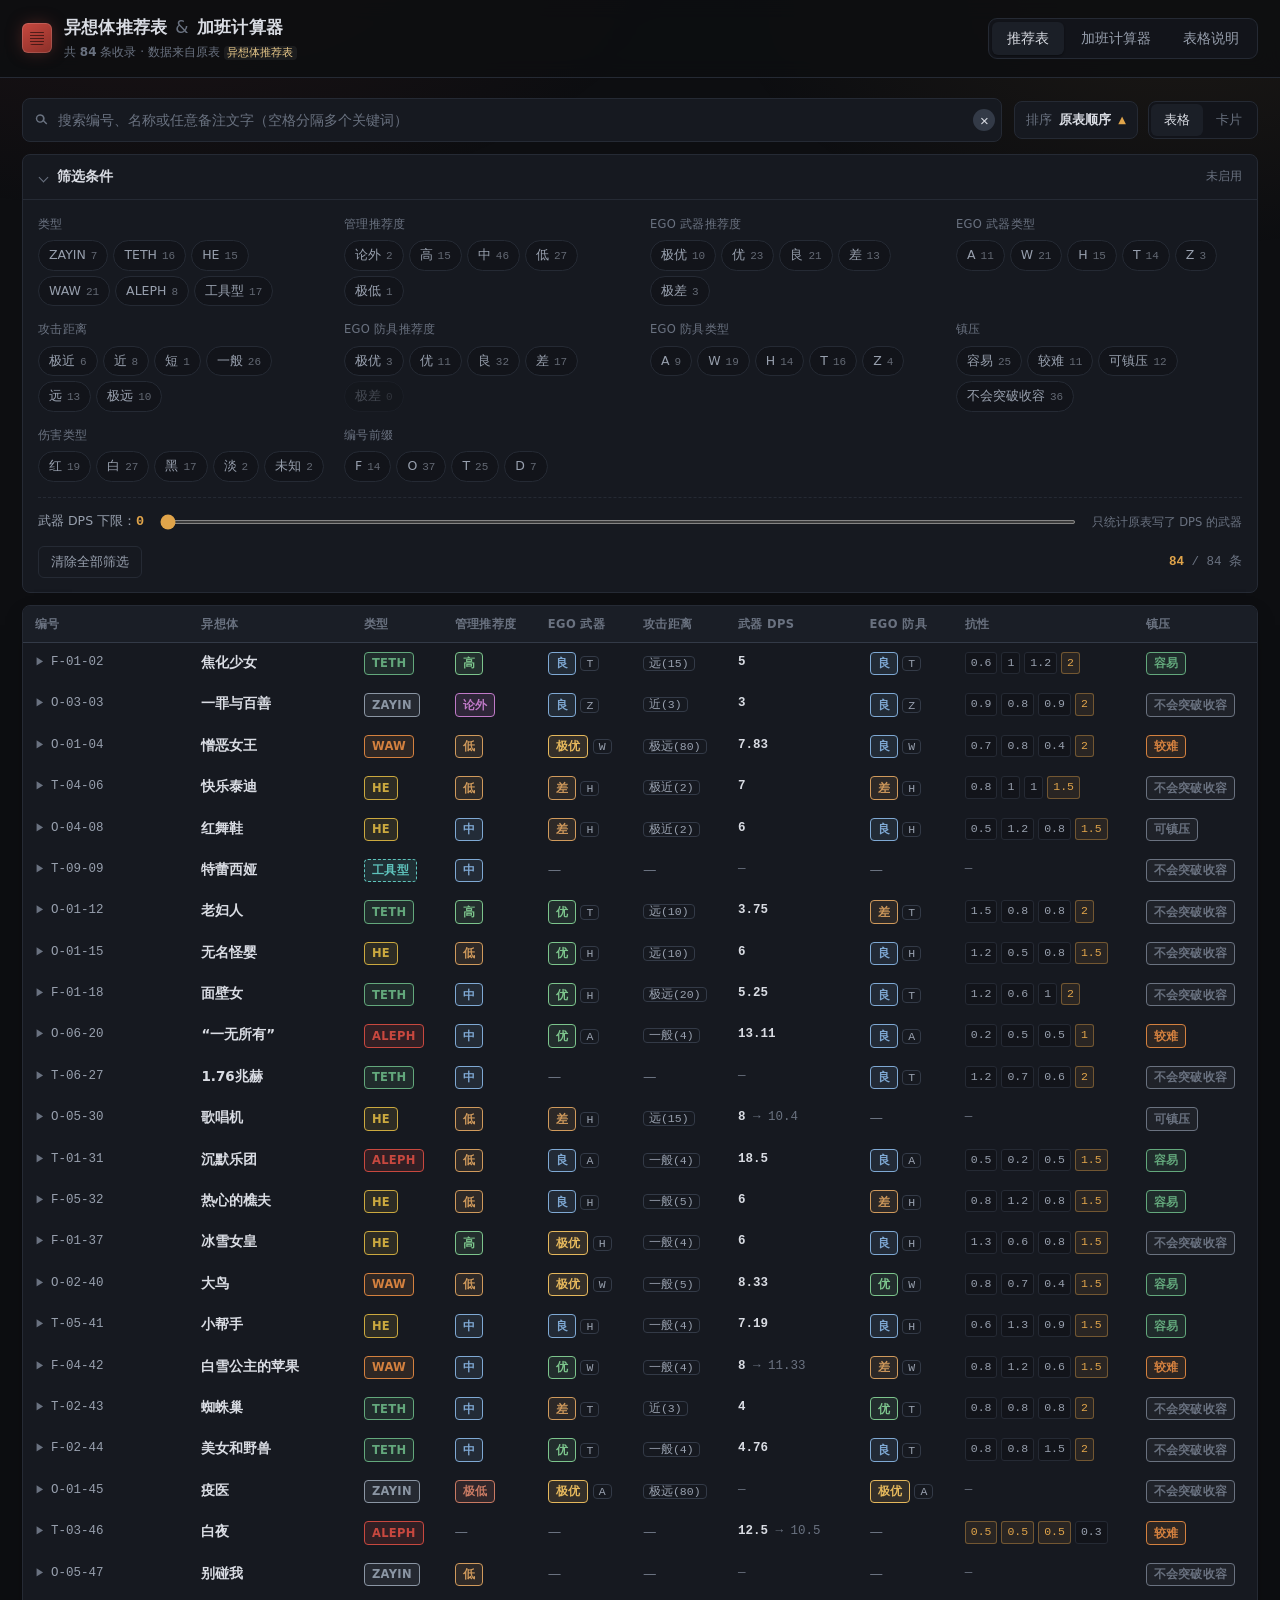
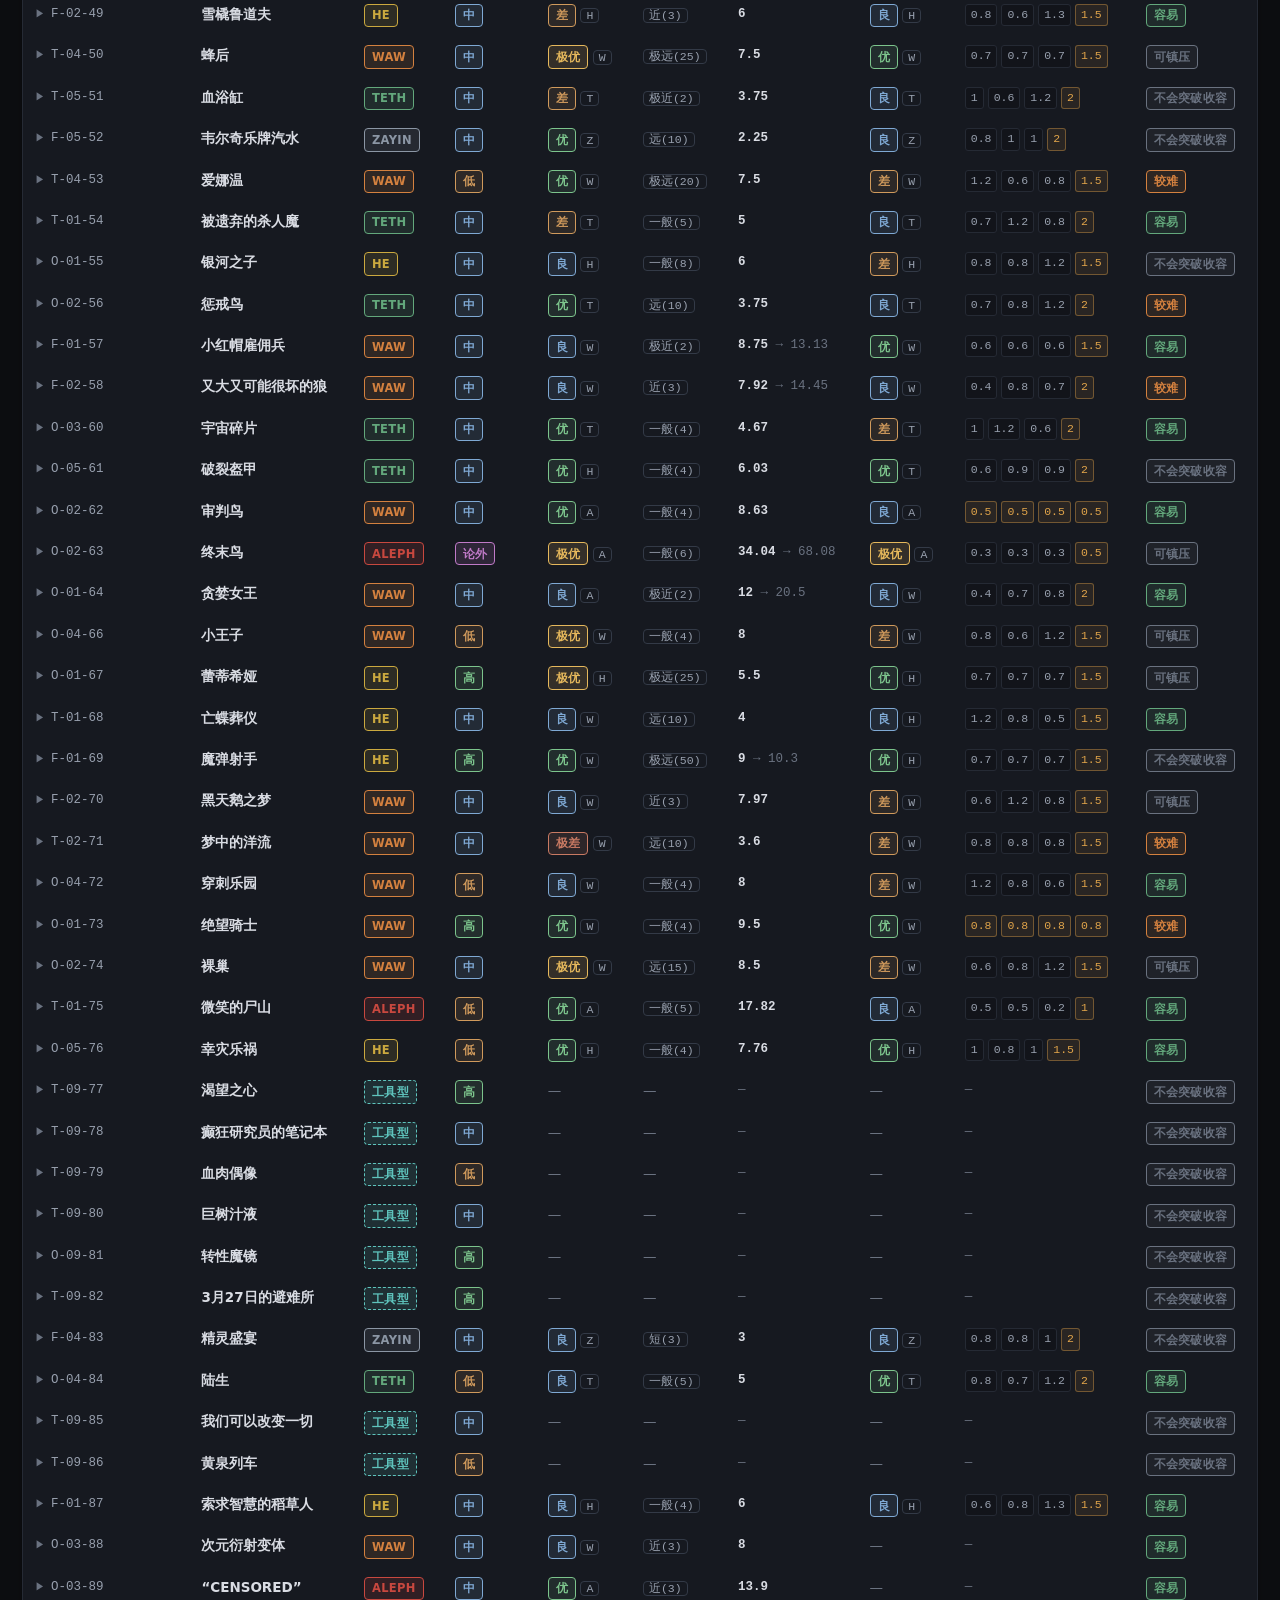
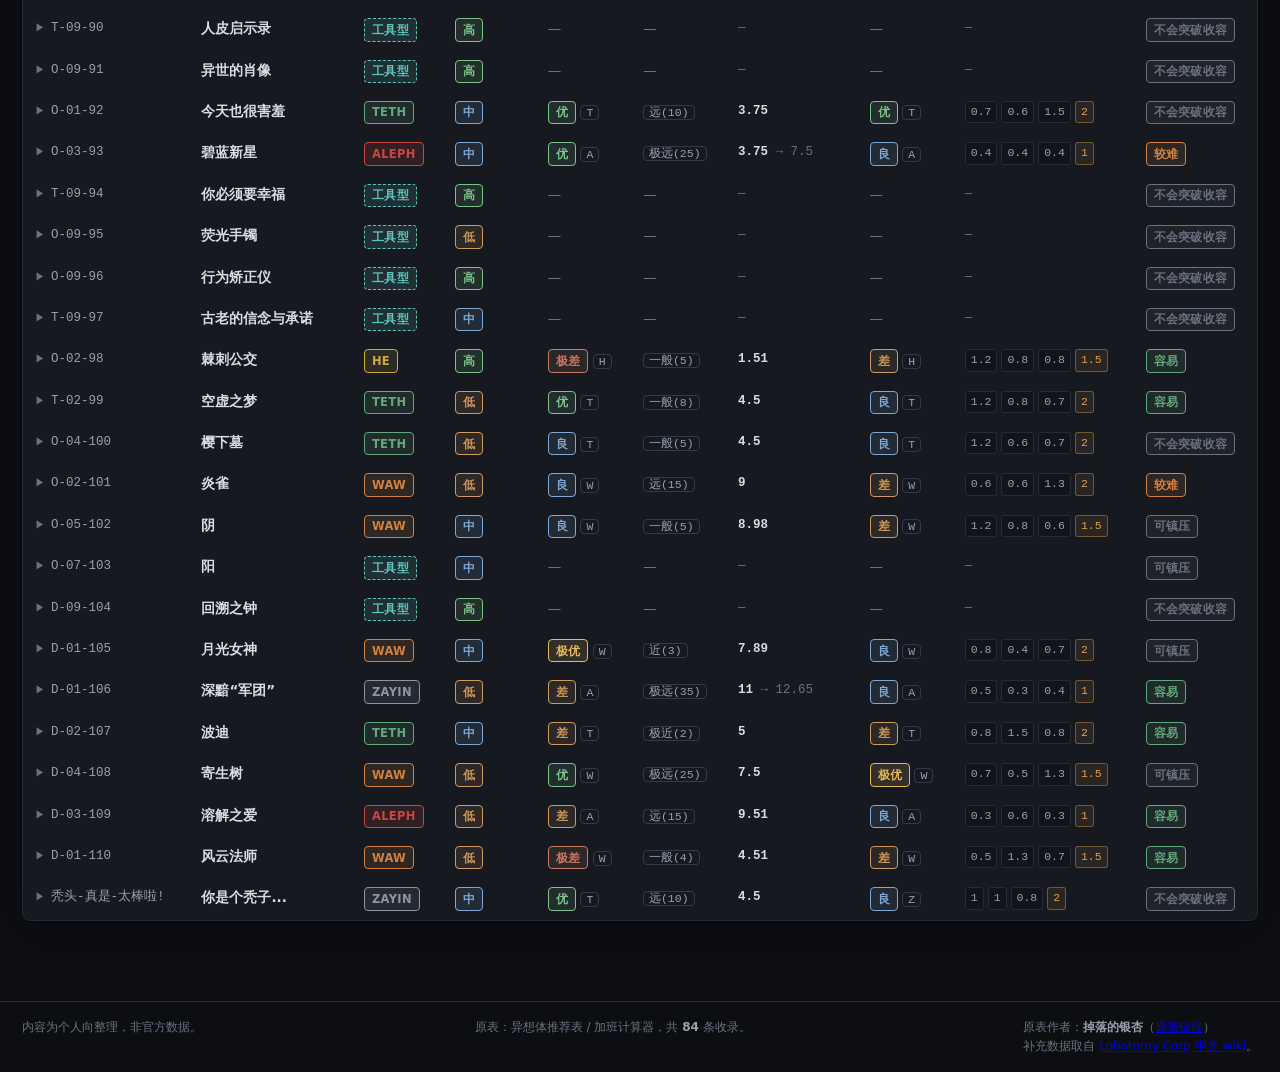
==== commit 85e1874f: "修正四项属性名（沟通/压迫），排序扩展到全部列并支持升降序切换" ====
--- a/site/index.html
+++ b/site/index.html
@@ -38,18 +38,12 @@
       <button class="clear-x" id="qClear" type="button" aria-label="清空搜索" hidden>&times;</button>
     </div>
     <div class="tool-right">
-      <label class="sel">
-        <span>排序</span>
-        <select id="sort">
-          <option value="row">原表顺序</option>
-          <option value="type">类型 工具型→ALEPH</option>
-          <option value="mgmt">管理推荐度 高→低</option>
-          <option value="wgrade">武器推荐度 极优→极差</option>
-          <option value="dps">武器 DPS 高→低</option>
-          <option value="range">攻击距离 远→近</option>
-          <option value="id">编号</option>
-        </select>
-      </label>
+      <div class="srt" id="srt">
+        <button type="button" class="srt-b" id="srtBtn" aria-haspopup="listbox" aria-expanded="false">
+          <span class="srt-k">排序</span><span class="srt-v" id="srtVal">原表顺序</span><span class="srt-a" id="srtArrow">▲</span>
+        </button>
+        <div class="srt-m" id="srtMenu" role="listbox" hidden></div>
+      </div>
       <div class="seg" role="group" aria-label="显示方式">
         <button class="seg-b is-on" data-view-mode="table">表格</button>
         <button class="seg-b" data-view-mode="card">卡片</button>
--- a/site/styles.css
+++ b/site/styles.css
@@ -111,6 +111,35 @@
   font:inherit;font-size:12.5px;padding:6px 13px;border-radius:6px;cursor:pointer;
 }
 .seg-b.is-on{background:var(--panel2);color:var(--fg)}
+
+/* 排序：一个控件同时承担「选字段」与「切方向」 */
+.srt{position:relative}
+.srt-b{
+  display:flex;align-items:center;gap:7px;cursor:pointer;
+  background:var(--panel);border:1px solid var(--line);border-radius:var(--r);
+  color:var(--fg);font:inherit;font-size:13px;padding:8px 11px;white-space:nowrap;
+}
+.srt-b:hover{border-color:var(--line2)}
+.srt-k{color:var(--mute);font-size:12.5px}
+.srt-v{font-weight:600}
+.srt-a{color:var(--amber);font-size:10px;line-height:1}
+.srt-a.desc{color:var(--blue)}
+.srt-m{
+  position:absolute;z-index:30;top:calc(100% + 6px);left:0;min-width:196px;
+  background:var(--panel2);border:1px solid var(--line2);border-radius:var(--r);
+  box-shadow:var(--shadow);padding:5px;max-height:60vh;overflow:auto;
+}
+.srt-i{
+  display:flex;align-items:center;justify-content:space-between;gap:10px;width:100%;
+  appearance:none;border:0;background:transparent;color:var(--dim);
+  font:inherit;font-size:13px;text-align:left;padding:7px 10px;border-radius:6px;cursor:pointer;
+}
+.srt-i:hover{background:rgba(255,255,255,.05);color:var(--fg)}
+.srt-i.on{background:rgba(224,164,74,.13);color:#f0c37c}
+.srt-i-a{font-size:10px;color:var(--amber)}
+.srt-i[data-dir="desc"] .srt-i-a::after{content:"▼"}
+.srt-i[data-dir="asc"] .srt-i-a::after{content:"▲"}
+th.th-arrow{font-size:9px;margin-left:5px;color:var(--amber);vertical-align:1px}
 
 /* ============================================================ 筛选 */
 .filters{border:1px solid var(--line);border-radius:var(--r);background:var(--panel);margin-bottom:12px}
